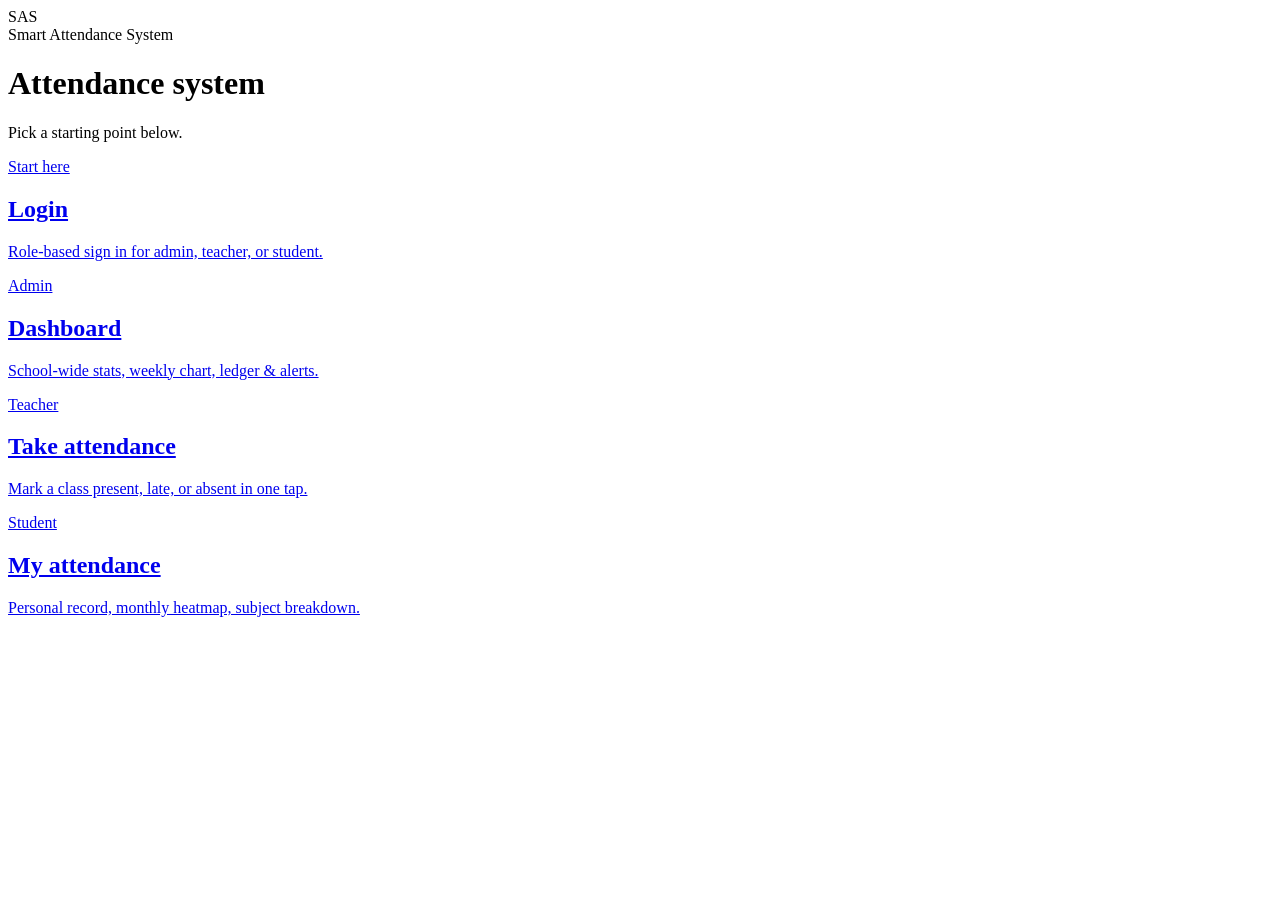
==== index.html @ f89dd602 "Create index.html" ====
<!DOCTYPE html>

<html lang="en">
<head>
    <meta charset="UTF-8">
    <meta name="viewport" content="width=device-width, initial-scale=1.0">

<title>Smart Attendance System</title>

<link rel="preconnect" href="https://fonts.googleapis.com">
<link rel="preconnect" href="https://fonts.gstatic.com" crossorigin>

<link
    href="https://fonts.googleapis.com/css2?family=Fraunces:opsz,wght@9..144,500;9..144,600;9..144,700&family=Inter:wght@400;500;600&family=IBM+Plex+Mono:wght@400;500;600&display=swap"
    rel="stylesheet"
>

<link rel="stylesheet" href="style.css">

</head>

<body>

<main class="container">

    <div class="logo">
        <div class="logo-box">SAS</div>
        <span>Smart Attendance System</span>
    </div>

    <h1>Attendance system</h1>

    <p class="description">
         Pick a starting point below.
    </p>

    <div class="cards">

        <a href="login.html" class="card">
            <span class="stamp stamp-neutral">Start here</span>

            <h2>Login</h2>

            <p>
                Role-based sign in for admin, teacher, or student.
            </p>
        </a>


        <a href="admin.html" class="card">
            <span class="stamp stamp-present">Admin</span>

            <h2>Dashboard</h2>

            <p>
                School-wide stats, weekly chart, ledger &amp; alerts.
            </p>
        </a>


        <a href="teacher.html" class="card">
            <span class="stamp stamp-late">Teacher</span>

            <h2>Take attendance</h2>

            <p>
                Mark a class present, late, or absent in one tap.
            </p>
        </a>


        <a href="student.html" class="card">
            <span class="stamp stamp-absent">Student</span>

            <h2>My attendance</h2>

            <p>
                Personal record, monthly heatmap, subject breakdown.
            </p>
        </a>

    </div>
    
</main>
<script src="script.js"></script>

</body>
</html>
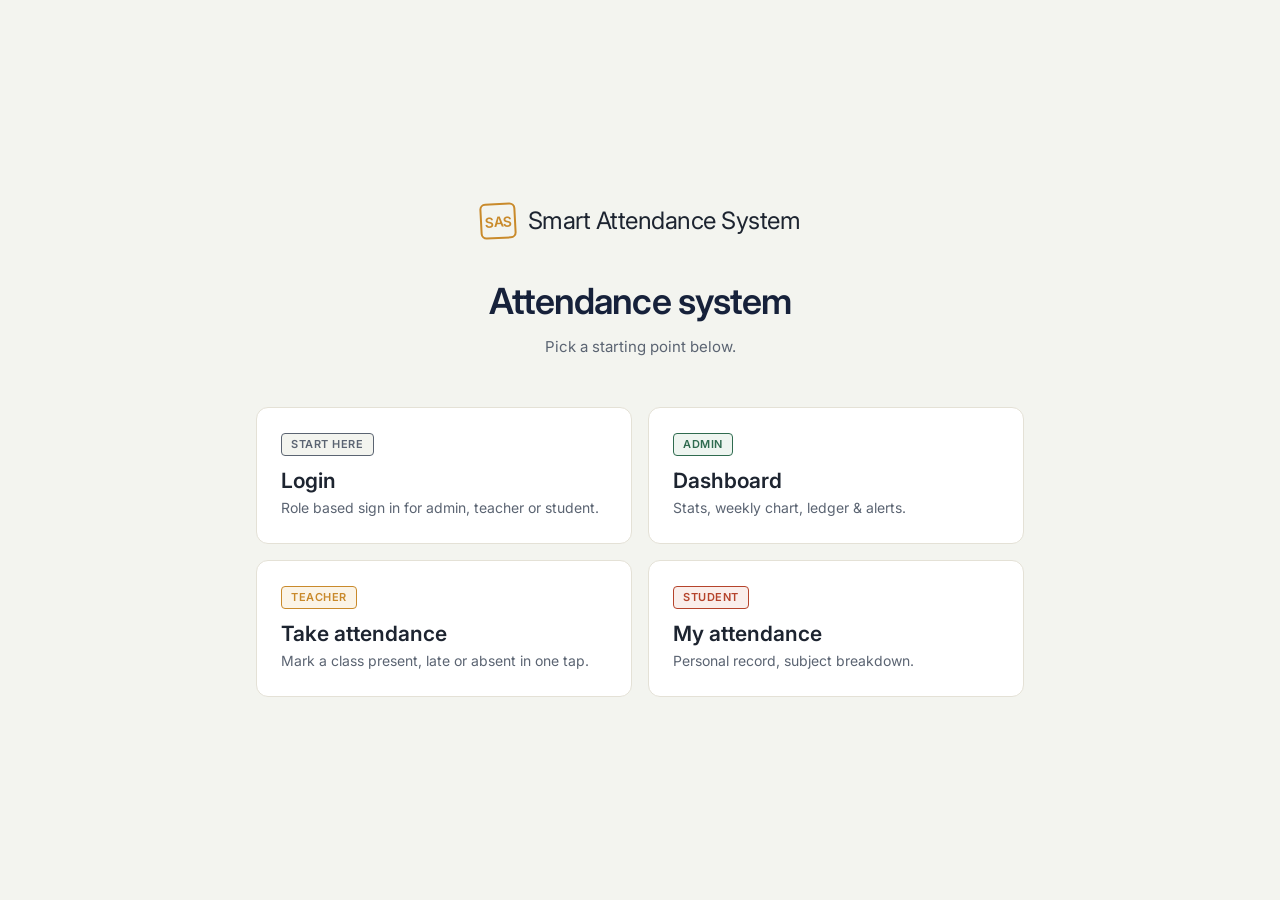
==== commit 9785b960: "Update index.html" ====
--- a/index.html
+++ b/index.html
@@ -1,88 +1,68 @@
-<!DOCTYPE html>
+<!doctype html>
 
 <html lang="en">
-<head>
-    <meta charset="UTF-8">
-    <meta name="viewport" content="width=device-width, initial-scale=1.0">
+  <head>
+    <meta charset="UTF-8" />
+    <meta name="viewport" content="width=device-width, initial-scale=1.0" />
 
-<title>Smart Attendance System</title>
+    <title>Smart Attendance System</title>
 
-<link rel="preconnect" href="https://fonts.googleapis.com">
-<link rel="preconnect" href="https://fonts.gstatic.com" crossorigin>
+    <link rel="preconnect" href="https://fonts.googleapis.com" />
+    <link rel="preconnect" href="https://fonts.gstatic.com" crossorigin />
 
-<link
-    href="https://fonts.googleapis.com/css2?family=Fraunces:opsz,wght@9..144,500;9..144,600;9..144,700&family=Inter:wght@400;500;600&family=IBM+Plex+Mono:wght@400;500;600&display=swap"
-    rel="stylesheet"
->
+    <link
+      href="https://fonts.googleapis.com/css2?family=Fraunces:opsz,wght@9..144,500;9..144,600;9..144,700&family=Inter:wght@400;500;600&family=IBM+Plex+Mono:wght@400;500;600&display=swap"
+      rel="stylesheet"
+    />
 
-<link rel="stylesheet" href="style.css">
+    <link rel="stylesheet" href="style.css" />
+  </head>
 
-</head>
-
-<body>
-
-<main class="container">
-
-    <div class="logo">
+  <body>
+    <main class="container">
+      <div class="logo">
         <div class="logo-box">SAS</div>
         <span>Smart Attendance System</span>
-    </div>
+      </div>
 
-    <h1>Attendance system</h1>
+      <h1>Attendance system</h1>
 
-    <p class="description">
-         Pick a starting point below.
-    </p>
+      <p class="description">Pick a starting point below.</p>
 
-    <div class="cards">
+      <div class="cards">
+        <a href="login.html" class="card">
+          <span class="stamp stamp-neutral">Start here</span>
 
-        <a href="login.html" class="card">
-            <span class="stamp stamp-neutral">Start here</span>
+          <h2>Login</h2>
 
-            <h2>Login</h2>
-
-            <p>
-                Role-based sign in for admin, teacher, or student.
-            </p>
+          <p>Role based sign in for admin, teacher or student.</p>
         </a>
 
+        <a href="admin.html" class="card">
+          <span class="stamp stamp-present">Admin</span>
 
-        <a href="admin.html" class="card">
-            <span class="stamp stamp-present">Admin</span>
+          <h2>Dashboard</h2>
 
-            <h2>Dashboard</h2>
-
-            <p>
-                School-wide stats, weekly chart, ledger &amp; alerts.
-            </p>
+          <p>Stats, weekly chart, ledger &amp; alerts.</p>
         </a>
 
+        <a href="teacher.html" class="card">
+          <span class="stamp stamp-late">Teacher</span>
 
-        <a href="teacher.html" class="card">
-            <span class="stamp stamp-late">Teacher</span>
+          <h2>Take attendance</h2>
 
-            <h2>Take attendance</h2>
-
-            <p>
-                Mark a class present, late, or absent in one tap.
-            </p>
+          <p>Mark a class present, late or absent in one tap.</p>
         </a>
 
+        <a href="student.html" class="card">
+          <span class="stamp stamp-absent">Student</span>
 
-        <a href="student.html" class="card">
-            <span class="stamp stamp-absent">Student</span>
+          <h2>My attendance</h2>
 
-            <h2>My attendance</h2>
-
-            <p>
-                Personal record, monthly heatmap, subject breakdown.
-            </p>
+          <p>Personal record, subject breakdown.</p>
         </a>
-
-    </div>
-    
-</main>
-<script src="script.js"></script>
-
-</body>
+      </div>
+    </main>
+    <script src="script.js"></script>
+  </body>
 </html>
--- a/style.css
+++ b/style.css
@@ -0,0 +1,160 @@
+:root {
+  --ink: #16213a;
+  --ink-deep: #0f1729;
+  --paper: #f3f4ef;
+  --card: #ffffff;
+  --line: #e4e1d6;
+  --present: #2f6b4f;
+  --late: #c98a2b;
+  --absent: #b5432b;
+  --muted: #5b6472;
+  --ink-2: #1d2430;
+}
+
+* {
+  margin: 0;
+  padding: 0;
+  box-sizing: border-box;
+}
+
+body {
+  min-height: 100vh;
+  background: var(--paper);
+  color: var(--ink-2);
+  font-family: "Inter", sans-serif;
+  display: flex;
+  align-items: center;
+  justify-content: center;
+  padding: 64px 24px;
+}
+
+.container {
+  width: 100%;
+  max-width: 768px;
+}
+
+.logo {
+  display: flex;
+  align-items: center;
+  justify-content: center;
+  gap: 12px;
+  margin-bottom: 40px;
+  font-size: 24px;
+  letter-spacing: -0.02em;
+}
+
+.logo-box {
+  width: 36px;
+  height: 36px;
+  border: 2px solid var(--late);
+  border-radius: 6px;
+  display: flex;
+  align-items: center;
+  justify-content: center;
+  color: var(--late);
+  font-size: 14px;
+  font-weight: 600;
+  transform: rotate(-3deg);
+}
+h1 {
+  font-size: 36px;
+  font-weight: 600;
+  text-align: center;
+  color: var(--ink);
+  margin-bottom: 12px;
+  letter-spacing: -0.025em;
+}
+
+.description {
+  max-width: 500px;
+  margin: 0 auto 48px;
+  text-align: center;
+  color: var(--muted);
+  font-size: 15px;
+  line-height: 1.6;
+}
+
+.cards {
+  display: grid;
+  grid-template-columns: repeat(2, 1fr);
+  gap: 16px;
+}
+
+.card {
+  display: block;
+  background: var(--card);
+  border: 1px solid var(--line);
+  border-radius: 12px;
+  padding: 24px;
+  text-decoration: none;
+  color: var(--ink-2);
+  transition:
+    border-color 0.2s ease,
+    transform 0.2s ease,
+    box-shadow 0.2s ease;
+}
+
+.card:hover {
+  border-color: var(--ink);
+  transform: translateY(-2px);
+  box-shadow: 0 8px 20px rgba(15, 23, 41, 0.06);
+}
+
+.card h2 {
+  font-size: 21px;
+  font-weight: 600;
+  margin: 12px 0 4px;
+}
+
+.card p {
+  color: var(--muted);
+  font-size: 14px;
+  line-height: 1.6;
+}
+.stamp {
+  display: inline-block;
+  padding: 5px 9px;
+  border: 1px solid currentColor;
+  border-radius: 4px;
+  font-size: 11px;
+  font-weight: 600;
+  line-height: 1;
+  text-transform: uppercase;
+  letter-spacing: 0.05em;
+}
+
+.stamp-neutral {
+  color: var(--muted);
+  background: #f3f4ef;
+}
+
+.stamp-present {
+  color: var(--present);
+  background: #eef5f0;
+}
+.stamp-late {
+  color: var(--late);
+  background: #fbf4e7;
+}
+.stamp-absent {
+  color: var(--absent);
+  background: #faeeeb;
+}
+.card:focus-visible {
+  outline: 2px solid var(--ink);
+  outline-offset: 3px;
+}
+@media (max-width: 640px) {
+  body {
+    padding: 40px 20px;
+  }
+  h1 {
+    font-size: 30px;
+  }
+  .cards {
+    grid-template-columns: 1fr;
+  }
+  .logo {
+    margin-bottom: 32px;
+  }
+}
